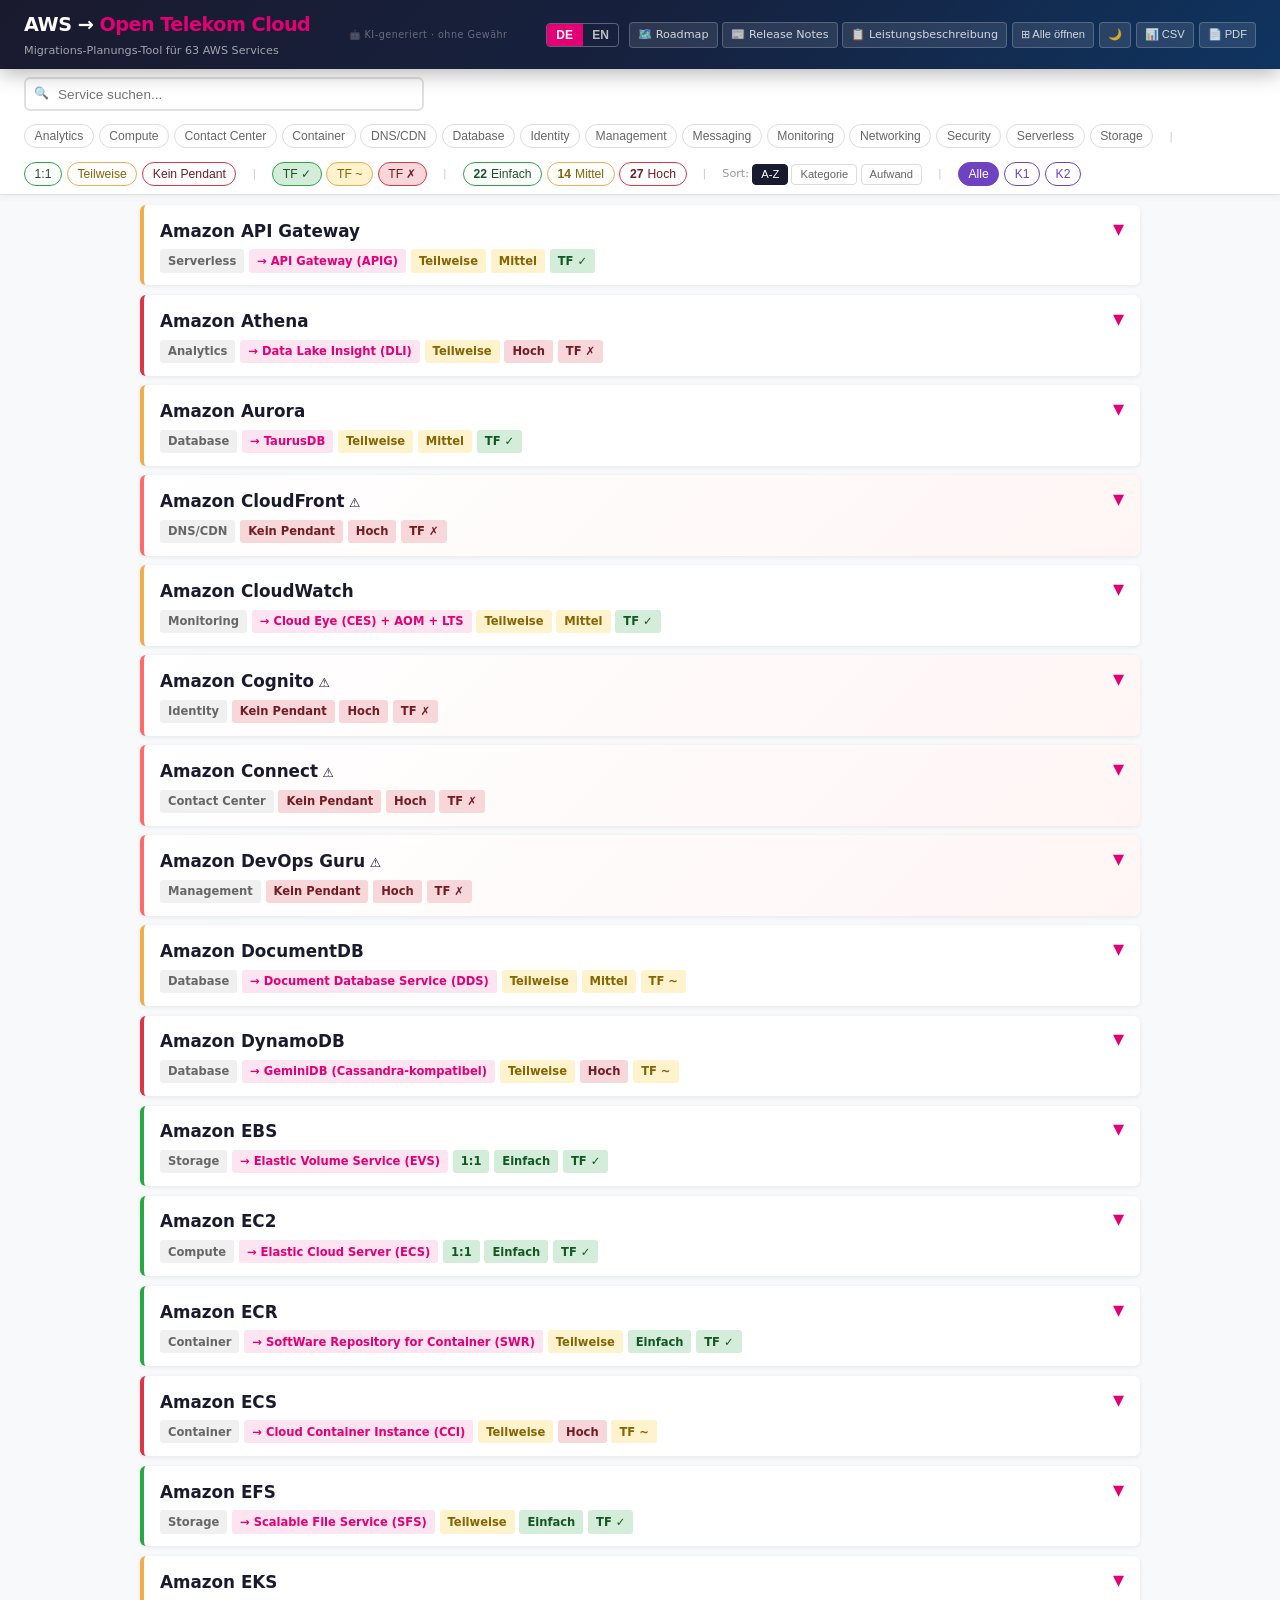
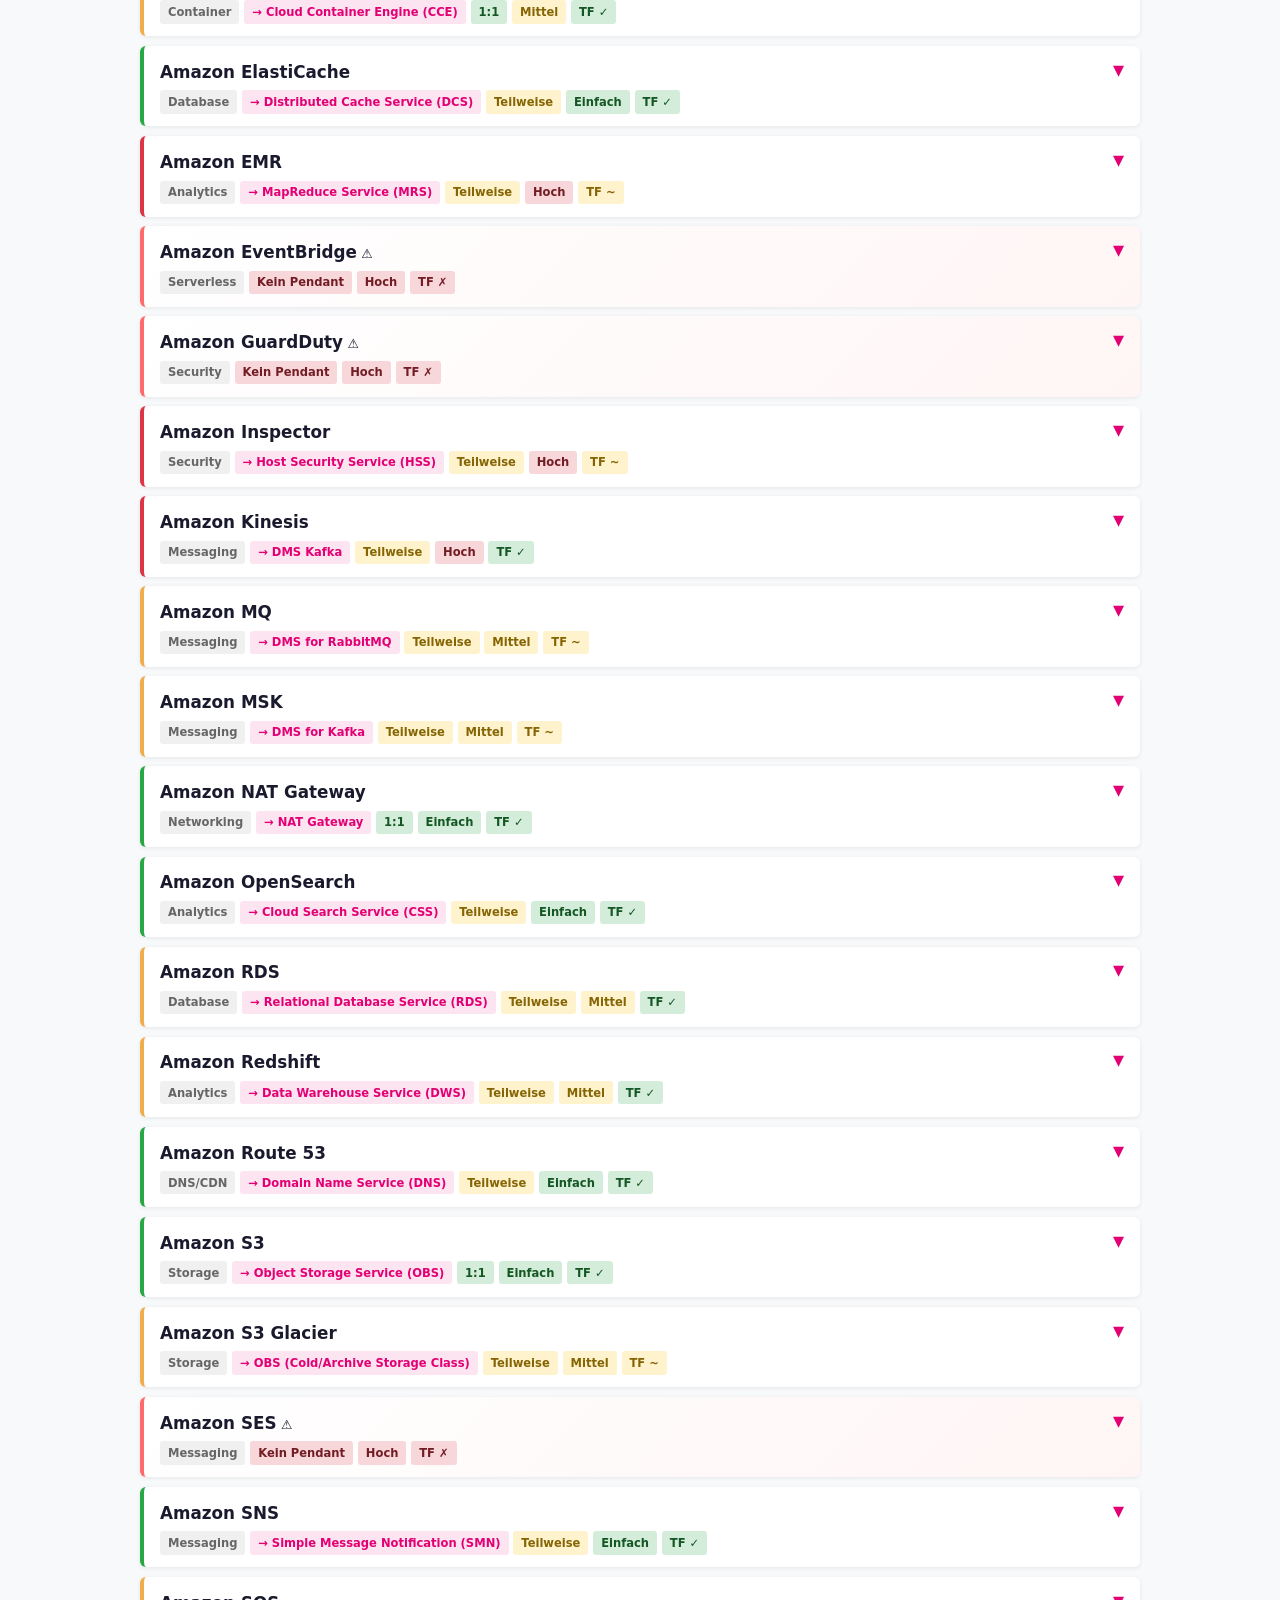
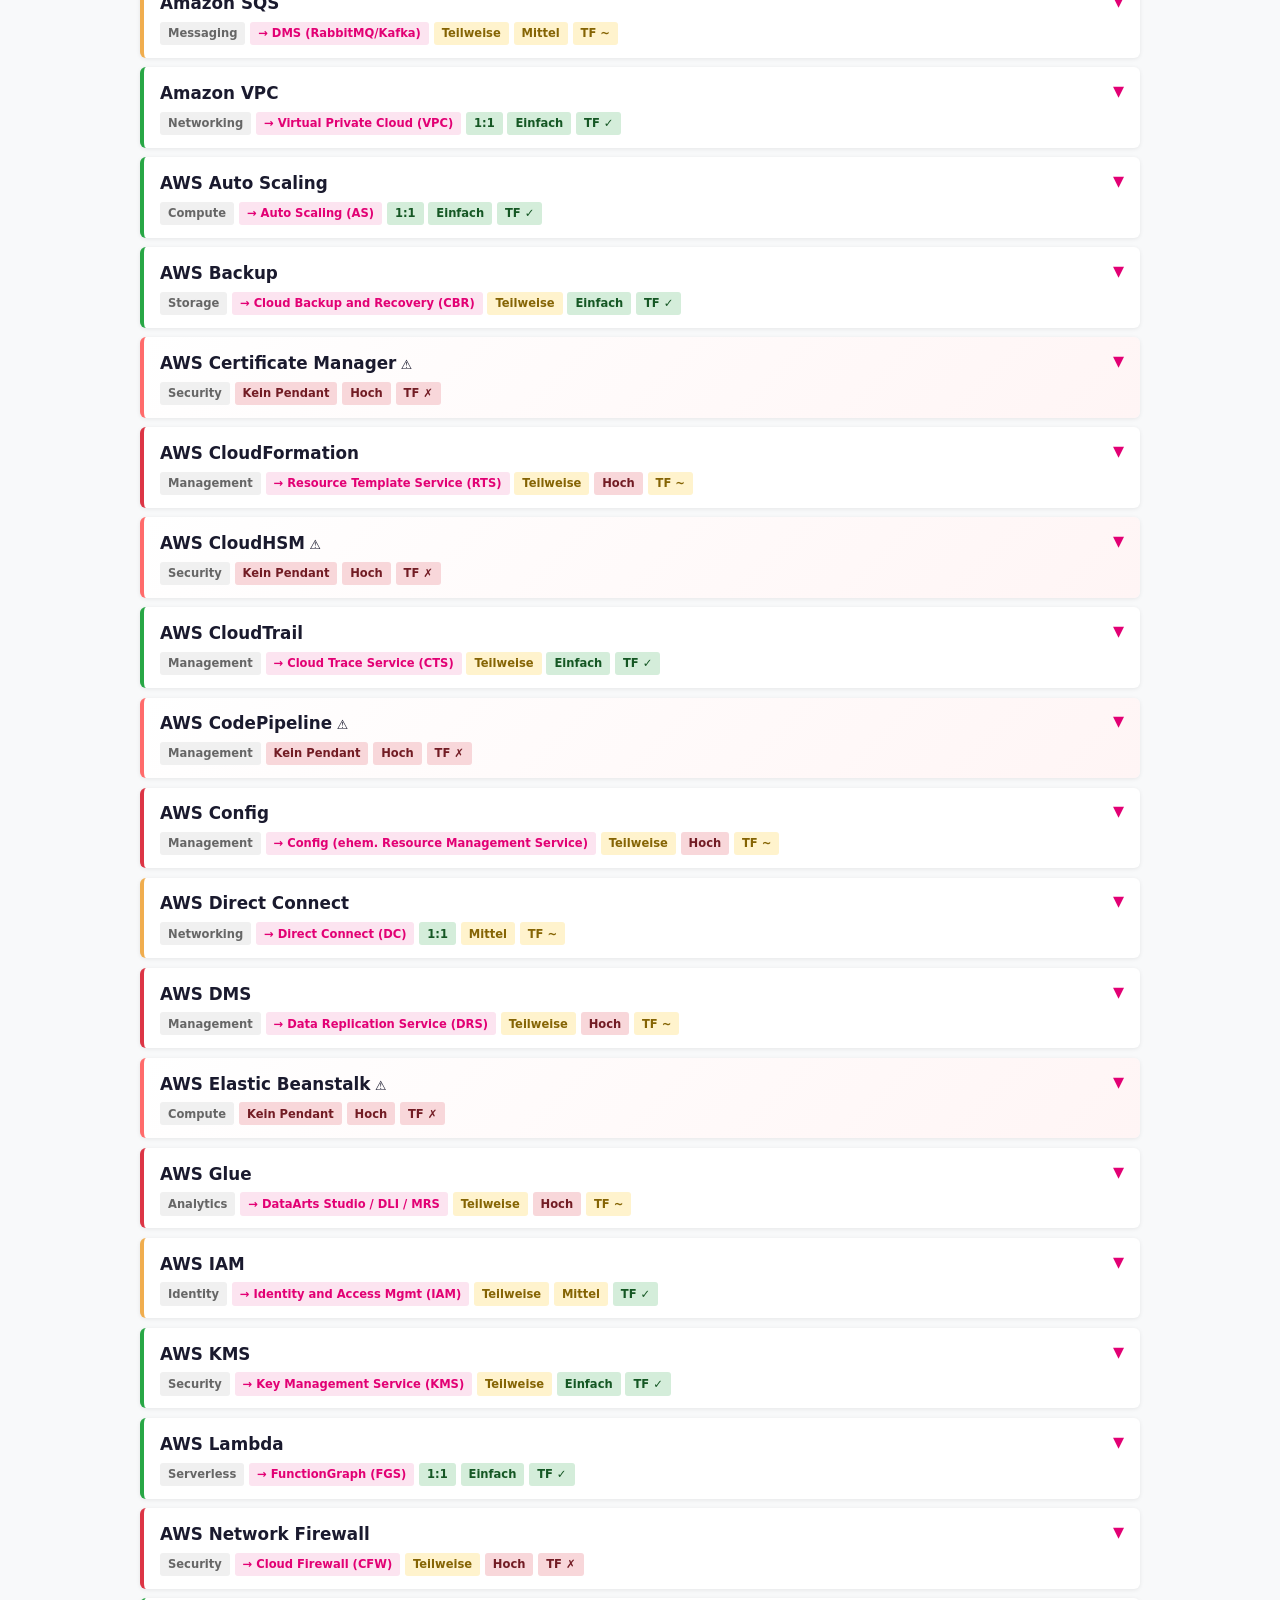
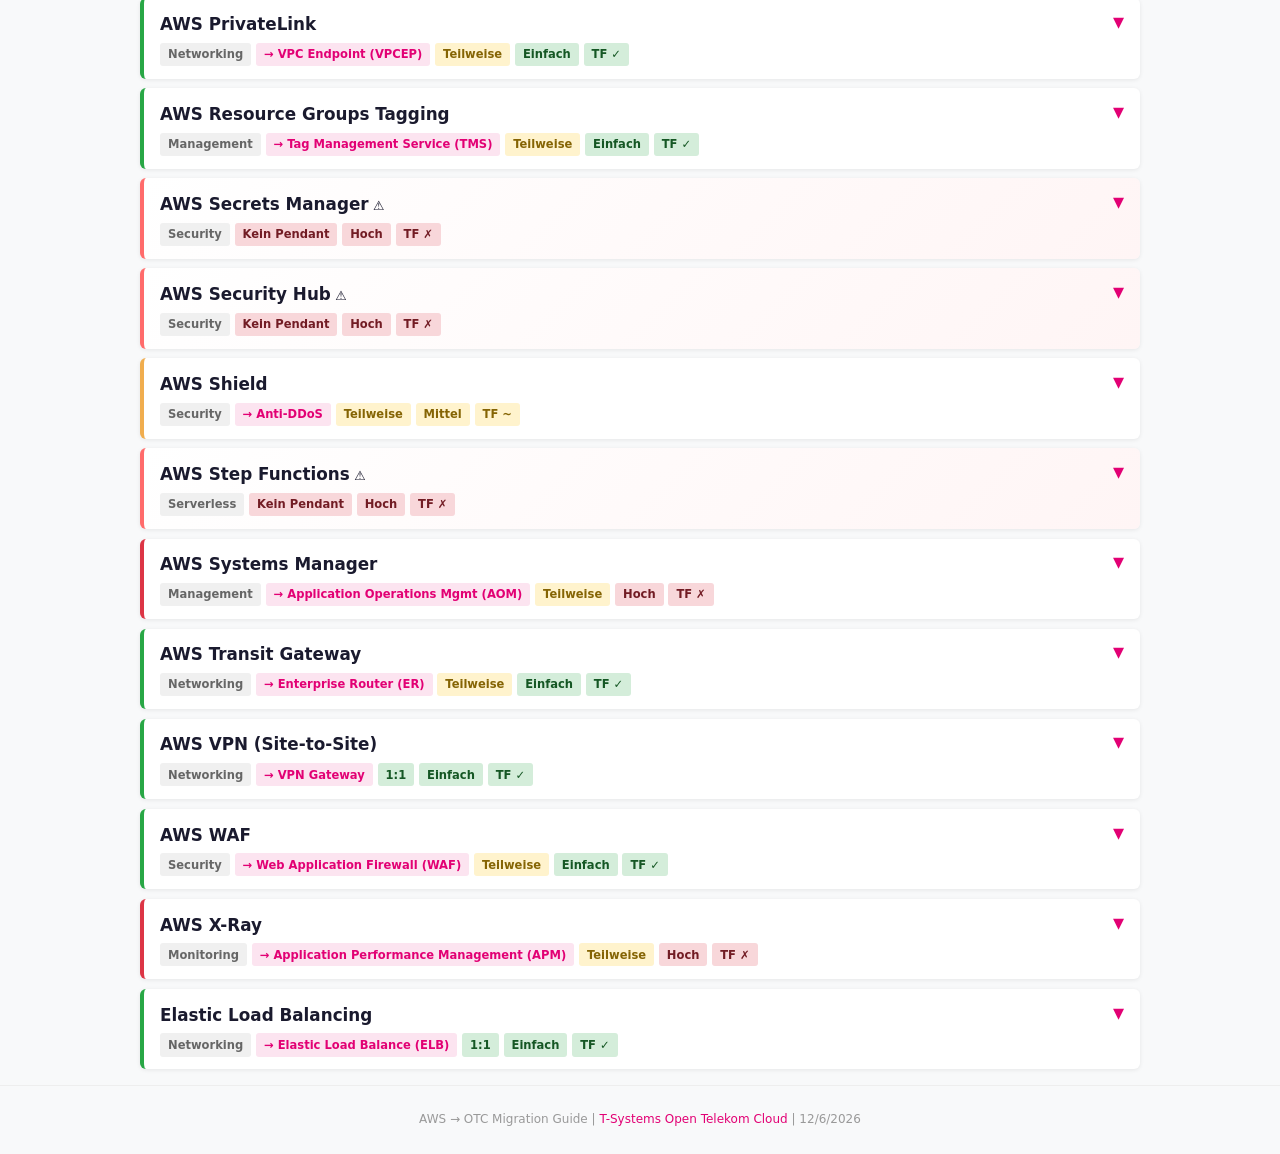
==== index.html @ 1cf53d76 "initial: otc-vs-aws migration guide + oracle managed" ====
<!DOCTYPE html>
<html lang="de">
<head>
<meta charset="UTF-8">
<meta name="viewport" content="width=device-width, initial-scale=1.0">
<title>AWS → OTC Migration Guide</title>
<link rel="stylesheet" href="css/vars.css">
<link rel="stylesheet" href="css/layout.css">
<link rel="stylesheet" href="css/filters.css">
<link rel="stylesheet" href="css/cards.css">
<link rel="stylesheet" href="css/migration.css">
<link rel="stylesheet" href="css/dark.css">
<link rel="stylesheet" href="css/mobile.css">
<link rel="stylesheet" href="css/print.css">
</head>
<body>
<div class="header"><div class="container"><div class="header-row">
<div class="header-left"><h1>AWS → <span>Open Telekom Cloud</span></h1><div class="sub" id="subtitle"></div></div>
<div class="header-center"><span class="ai-hint" id="aiHint">🤖 KI-generiert · ohne Gewähr</span></div>
<div class="header-right">
<div class="lang-toggle"><button class="lang-btn active" onclick="setLang('de')">DE</button><button class="lang-btn" onclick="setLang('en')">EN</button></div>
<div class="header-actions">
<a class="h-btn" id="linkRoadmap" href="#" target="_blank">🗺️ <span class="h-btn-label">Roadmap</span></a>
<a class="h-btn" id="linkRelease" href="#" target="_blank">📰 <span class="h-btn-label">Release Notes</span></a>
<a class="h-btn" id="linkLeistung" href="#" target="_blank">📋 <span class="h-btn-label">Leistungsbeschreibung</span></a>
<button class="h-btn" onclick="toggleAll()" id="btnToggle">⊞ <span class="h-btn-label">Alle öffnen</span></button>
<button class="h-btn" onclick="toggleDark()" id="btnDark">🌙</button>
<button class="h-btn" onclick="exportCSV()">📊 <span class="h-btn-label">CSV</span></button>
<button class="h-btn" onclick="exportPDF()">📄 <span class="h-btn-label">PDF</span></button>
</div>
</div></div></div></div>

<div class="toolbar"><div class="container"><div class="toolbar-inner">
<div class="search-wrap"><input type="text" class="search-box" id="searchBox" placeholder="Service suchen..."></div>
<div class="pill-group" id="catPills"></div>
<span class="pill-sep">|</span>
<div class="equiv-group" id="equivPills"></div>
<span class="pill-sep">|</span>
<div class="tf-group" id="tfPills"></div>
<span class="pill-sep">|</span>
<div class="effort-pills">
<button class="pill pill-eff eff-easy"><span class="eff-cnt" id="ecnt">0</span> <span id="elbl">Einfach</span></button>
<button class="pill pill-eff eff-med"><span class="eff-cnt" id="mcnt">0</span> <span id="mlbl">Mittel</span></button>
<button class="pill pill-eff eff-hard"><span class="eff-cnt" id="hcnt">0</span> <span id="hlbl">Hoch</span></button>
</div>
<span class="pill-sep">|</span>
<div class="sort-group"><span style="font-size:.7rem;color:#999" id="sortLabel">Sort:</span>
<button class="sort-btn active" data-sort="name">A-Z</button>
<button class="sort-btn" data-sort="category">Kategorie</button>
<button class="sort-btn" data-sort="effort">Aufwand</button>
</div>
<span class="pill-sep">|</span>
<div class="scope-group" id="scopePills"></div>
</div></div></div>

<div class="container">
<div class="filter-info" id="filterInfo"></div>
<div class="grid" id="grid"></div>
</div>

<div class="footer">AWS → OTC Migration Guide | <a href="https://open-telekom-cloud.com" target="_blank">T-Systems Open Telekom Cloud</a> | <span id="genDate"></span></div>

<button class="back-top" id="backTop" onclick="window.scrollTo({top:0,behavior:'smooth'})">↑</button>
<button class="filter-fab" id="filterFab" onclick="toggleSheet()">🔍 <span id="filterBadge"></span></button>
<div class="sheet-overlay" id="sheetOverlay" onclick="toggleSheet()"></div>
<div class="bottom-sheet" id="bottomSheet">
<div class="sheet-handle" onclick="toggleSheet()"><span></span></div>
<button class="sheet-close" onclick="toggleSheet()">✕</button>
<div class="sheet-body">
<div class="sheet-row"><input type="text" class="search-box sheet-search" id="sheetSearch" placeholder="Service suchen..."></div>
<div class="sheet-section"><div class="sheet-label">Scope</div><div class="sheet-pills" id="sheetScope"></div></div>
<div class="sheet-section"><div class="sheet-label" id="sheetCatLabel">Kategorie</div><div class="sheet-pills" id="sheetCats"></div></div>
<div class="sheet-section"><div class="sheet-label">Equiv</div><div class="sheet-pills" id="sheetEquiv"></div></div>
<div class="sheet-section"><div class="sheet-label">Terraform</div><div class="sheet-pills" id="sheetTf"></div></div>
<div class="sheet-section"><div class="sheet-label" id="sheetEffLabel">Aufwand</div><div class="sheet-pills" id="sheetEffort"></div></div>
<div class="sheet-section"><div class="sheet-label" id="sheetSortLabel">Sortierung</div><div class="sheet-pills" id="sheetSort"></div></div>
<div class="sheet-row"><button class="sheet-reset" id="sheetReset" onclick="resetFilters();document.getElementById('sheetSearch').value='';buildUI();buildSheet();render()">✕ Reset</button></div>
</div>
</div>

<!-- JS: order matters (state before filters before render before export before app) -->
<script src="js/i18n.js"></script>
<script src="js/state.js"></script>
<script src="js/filters.js"></script>
<script src="js/render.js"></script>
<script src="js/export.js"></script>
<script src="js/app.js"></script>
</body>
</html>
---- css/vars.css ----
/* ===================================================
   CSS Custom Properties (Design Tokens)
   =================================================== */
:root {
  /* Brand */
  --magenta: #E20074;
  --magenta-light: #ff4da6;
  --dark-bg: #1a1a2e;
  --dark-bg-alt: #16213e;
  --dark-border: #3a3a5e;

  /* Effort levels */
  --easy: #28a745;
  --easy-bg: #d4edda;
  --easy-bg-strong: #c3e6cb;
  --easy-dark: #155724;
  --easy-dark-text: #6fdc8c;
  --easy-dark-bg: #0d3318;

  --medium: #f0ad4e;
  --medium-bg: #fff3cd;
  --medium-bg-strong: #ffe8a1;
  --medium-dark: #856404;
  --medium-dark-text: #ffd666;
  --medium-dark-bg: #3d2e00;

  --hard: #dc3545;
  --hard-bg: #f8d7da;
  --hard-bg-strong: #f5c6cb;
  --hard-dark: #721c24;
  --hard-dark-text: #ff8080;
  --hard-dark-bg: #3d0d13;

  /* Scope */
  --scope: #6f42c1;
  --scope-dark-text: #b794f4;

  /* Typography */
  --font: system-ui, -apple-system, sans-serif;
  --mono: 'Courier New', monospace;

  /* Layout */
  --max-width: 1600px;
  --grid-max: 1000px;
  --radius: 6px;
  --radius-pill: 20px;

  /* Transitions (cards only) */
  --card-transition: all .2s;
  --expand-transition: max-height .35s ease;
}
---- css/layout.css ----
/* ===================================================
   Base Reset & Typography
   =================================================== */
* { margin: 0; padding: 0; box-sizing: border-box; }

body {
  font-family: var(--font);
  background: #f8f9fa;
  color: #333;
  line-height: 1.6;
  font-size: 15px;
}

/* ===================================================
   Layout: Header
   =================================================== */
.header {
  background: linear-gradient(135deg, var(--dark-bg) 0%, var(--dark-bg-alt) 50%, #0f3460 100%);
  padding: .6rem 0;
  position: sticky;
  top: 0;
  z-index: 100;
  box-shadow: 0 4px 20px rgba(0,0,0,.3);
}

.container { max-width: var(--max-width); margin: 0 auto; padding: 0 1.5rem; }

.header-row { display: flex; align-items: center; justify-content: space-between; flex-wrap: wrap; gap: .4rem; }
.header-left h1 { color: #fff; font-size: 1.2rem; font-weight: 700; letter-spacing: -.5px; }
.header-left h1 span { color: var(--magenta); }
.header-left .sub { color: rgba(255,255,255,.6); font-size: .7rem; margin-top: .1rem; }
.header-right { display: flex; align-items: center; gap: .6rem; }
.header-center { display: flex; align-items: center; justify-content: center; }
.ai-hint { font-size: .6rem; color: rgba(255,255,255,.35); letter-spacing: .5px; }

/* Language toggle */
.lang-toggle { display: flex; border-radius: 4px; overflow: hidden; border: 1px solid rgba(255,255,255,.3); }
.lang-btn { padding: .25rem .6rem; background: transparent; color: rgba(255,255,255,.7); border: none; cursor: pointer; font-weight: 600; font-size: .75rem; }
.lang-btn.active { background: var(--magenta); color: #fff; }

/* Header action buttons */
.header-actions { display: flex; gap: .3rem; }
.h-btn { padding: .2rem .5rem; background: rgba(255,255,255,.1); color: rgba(255,255,255,.8); border: 1px solid rgba(255,255,255,.2); border-radius: 4px; cursor: pointer; font-size: .7rem; font-weight: 500; text-decoration: none; display: inline-block; }

/* ===================================================
   Layout: Toolbar
   =================================================== */
.toolbar {
  background: #fff;
  padding: .5rem 0;
  border-bottom: 1px solid #e0e0e0;
  position: sticky;
  top: 0;
  z-index: 99;
  box-shadow: 0 2px 8px rgba(0,0,0,.05);
}

.toolbar-inner { display: flex; align-items: center; gap: .8rem; flex-wrap: wrap; }

/* Search */
.search-wrap { position: relative; flex: 1; min-width: 200px; max-width: 400px; }
.search-box { width: 100%; padding: .45rem .8rem .45rem 2rem; border: 2px solid #e0e0e0; border-radius: var(--radius); font-size: .85rem; background: #fff; }
.search-box:focus { outline: none; border-color: var(--magenta); }
.search-wrap::before { content: "🔍"; position: absolute; left: .6rem; top: 50%; transform: translateY(-50%); font-size: .75rem; }

/* Sort */
.sort-group { display: flex; gap: .2rem; align-items: center; }
.sort-btn { padding: .2rem .5rem; border: 1.5px solid #ddd; background: #fff; border-radius: 4px; cursor: pointer; font-size: .7rem; color: #666; }
.sort-btn.active { background: var(--dark-bg); color: #fff; border-color: var(--dark-bg); }

/* Footer */
.footer { text-align: center; padding: 1.5rem; color: #999; font-size: .75rem; border-top: 1px solid #eee; margin-top: 1rem; }
.footer a { color: var(--magenta); text-decoration: none; }

/* Filter info */
.filter-info { text-align: center; font-size: .78rem; color: #999; padding: .3rem 0; }
.filter-info b { color: var(--magenta); }

/* Grid */
.grid {
  display: grid;
  grid-template-columns: 1fr;
  gap: .6rem;
  margin-bottom: 1rem;
  max-width: var(--grid-max);
  margin-left: auto;
  margin-right: auto;
}

/* Category headers (sort by category) */
.cat-header { font-size: .85rem; font-weight: 700; color: var(--dark-bg); padding: .6rem .8rem .3rem; margin-top: .4rem; border-bottom: 2px solid var(--magenta); display: flex; align-items: center; gap: .4rem; }
.cat-header .cat-count { font-size: .7rem; color: #999; font-weight: 400; }

/* Back to top */
.back-top { position: fixed; bottom: 1.5rem; right: 1.5rem; width: 40px; height: 40px; border-radius: 50%; background: var(--magenta); color: #fff; border: none; cursor: pointer; font-size: 1.2rem; box-shadow: 0 2px 10px rgba(0,0,0,.2); opacity: 0; pointer-events: none; z-index: 200; display: flex; align-items: center; justify-content: center; }
.back-top.show { opacity: 1; pointer-events: auto; }

/* Stat pills bar */
.stats-bar { display: flex; gap: .6rem; margin: .8rem 0; align-items: stretch; }
.stat-pill { flex: 1; background: #fff; padding: .6rem .8rem; border-radius: 8px; display: flex; align-items: center; gap: .6rem; box-shadow: 0 1px 4px rgba(0,0,0,.06); border-left: 4px solid #ddd; min-width: 0; cursor: pointer; }
.stat-pill.active { outline: 2px solid currentColor; outline-offset: 1px; }
.stat-pill.s-easy { border-left-color: var(--easy); }
.stat-pill.s-med { border-left-color: var(--medium); }
.stat-pill.s-hard { border-left-color: var(--hard); }
.stat-pill.s-total { border-left-color: var(--magenta); }
.stat-num { font-size: 1.6rem; font-weight: 800; line-height: 1; }
.stat-pill.s-easy .stat-num { color: var(--easy); }
.stat-pill.s-med .stat-num { color: var(--medium); }
.stat-pill.s-hard .stat-num { color: var(--hard); }
.stat-pill.s-total .stat-num { color: var(--magenta); }
.stat-lbl { font-size: .7rem; color: #999; text-transform: uppercase; letter-spacing: .5px; }
.progress-wrap { flex: 1; min-width: 0; }
.progress-bar { height: 6px; background: #eee; border-radius: 3px; overflow: hidden; display: flex; }
.progress-bar .seg { height: 100%; }
.seg-easy { background: var(--easy); }
.seg-med { background: var(--medium); }
.seg-hard { background: var(--hard); }

/* Toast */
.share-toast { position: fixed; bottom: 2rem; left: 50%; transform: translateX(-50%); background: var(--dark-bg); color: #fff; padding: .5rem 1.2rem; border-radius: var(--radius); font-size: .85rem; z-index: 300; box-shadow: 0 4px 16px rgba(0,0,0,.3); animation: toastIn .3s ease; }
@keyframes toastIn { from { opacity: 0; transform: translateX(-50%) translateY(10px); } to { opacity: 1; transform: translateX(-50%) translateY(0); } }

@media (max-width: 1000px) { .stats-bar { flex-wrap: wrap; } .stat-pill { min-width: 120px; } }
---- css/filters.css ----
/* ===================================================
   Filter Pills
   =================================================== */
.pill-group { display: flex; flex-wrap: nowrap; gap: .3rem; overflow-x: auto; -webkit-overflow-scrolling: touch; scrollbar-width: none; padding-bottom: 2px; }
.pill-group::-webkit-scrollbar { display: none; }

.pill {
  padding: .25rem .6rem;
  border: 1.5px solid #ddd;
  background: #fff;
  border-radius: var(--radius-pill);
  cursor: pointer;
  font-size: .76rem;
  font-weight: 500;
  color: #666;
  white-space: nowrap;
  flex-shrink: 0;
  -webkit-tap-highlight-color: transparent;
}
.pill:focus { outline: none; }
.pill.active { background: var(--magenta); color: #fff; border-color: var(--magenta); }
.pill-reset { background: #fee; color: var(--hard); border-color: #fcc; font-weight: 600; }
.pill-sep { color: #ccc; font-size: .7rem; display: flex; align-items: center; margin: 0 .2rem; }

/* Scope pills */
.scope-group { display: flex; gap: .3rem; flex-shrink: 0; }
.pill-scope { border-color: var(--scope); color: var(--scope); }
.pill-scope.active { background: var(--scope); color: #fff; border-color: var(--scope); }

/* Equiv pills */
.equiv-group { display: flex; gap: .3rem; flex-shrink: 0; }
.pill-eq.eq-full { border-color: var(--easy); color: var(--easy-dark); }
.pill-eq.eq-full.active { background: var(--easy-bg-strong); color: #0b4f1c; border-color: var(--easy); font-weight: 700; }
.pill-eq.eq-partial { border-color: var(--medium); color: var(--medium-dark); }
.pill-eq.eq-partial.active { background: var(--medium-bg-strong); color: #6d5200; border-color: var(--medium); font-weight: 700; }
.pill-eq.eq-none { border-color: var(--hard); color: var(--hard-dark); }
.pill-eq.eq-none.active { background: var(--hard-bg-strong); color: #5a1520; border-color: var(--hard); font-weight: 700; }

/* TF pills */
.tf-group { display: flex; gap: .3rem; flex-shrink: 0; }
.pill-tf.tag-full { border-color: var(--easy); color: var(--easy-dark); }
.pill-tf.tag-full.active { background: var(--easy-bg-strong); color: #0b4f1c; border-color: var(--easy); font-weight: 700; }
.pill-tf.tag-partial { border-color: var(--medium); color: var(--medium-dark); }
.pill-tf.tag-partial.active { background: var(--medium-bg-strong); color: #6d5200; border-color: var(--medium); font-weight: 700; }
.pill-tf.tag-none { border-color: var(--hard); color: var(--hard-dark); }
.pill-tf.tag-none.active { background: var(--hard-bg-strong); color: #5a1520; border-color: var(--hard); font-weight: 700; }

/* Effort pills */
.effort-pills { display: flex; gap: .3rem; flex-shrink: 0; }
.pill-eff { display: flex; align-items: center; gap: .25rem; }
.pill-eff .eff-cnt { font-weight: 700; }
.pill-eff.eff-easy { border-color: var(--easy); color: var(--easy-dark); }
.pill-eff.eff-easy.active { background: var(--easy-bg-strong); color: #0b4f1c; border-color: var(--easy); font-weight: 700; }
.pill-eff.eff-med { border-color: var(--medium); color: var(--medium-dark); }
.pill-eff.eff-med.active { background: var(--medium-bg-strong); color: #6d5200; border-color: var(--medium); font-weight: 700; }
.pill-eff.eff-hard { border-color: var(--hard); color: var(--hard-dark); }
.pill-eff.eff-hard.active { background: var(--hard-bg-strong); color: #5a1520; border-color: var(--hard); font-weight: 700; }
---- css/cards.css ----
/* ===================================================
   Service Cards
   =================================================== */
.card {
  background: #fff;
  border-radius: var(--radius);
  box-shadow: 0 1px 4px rgba(0,0,0,.08);
  overflow: hidden;
  transition: var(--card-transition);
  border-left: 4px solid #ddd;
}
.card.easy { border-left-color: var(--easy); }
.card.medium { border-left-color: var(--medium); }
.card.hard { border-left-color: var(--hard); }

/* No-equivalent special styling */
.card.no-equiv { border-left-color: #ff6b6b; background: linear-gradient(135deg, #fff 0%, #fff5f5 100%); }
.card.no-equiv .card-name::after { content: " ⚠️"; font-size: .8rem; }

/* Card header */
.card-head { padding: .8rem 1rem; cursor: pointer; display: grid; grid-template-columns: 1fr auto; align-items: start; gap: .5rem; min-width: 0; }
.card-title { display: flex; align-items: center; gap: .5rem; flex-wrap: wrap; }
.card-name { font-size: 1.05rem; font-weight: 700; color: var(--dark-bg); }
.card-arrow { color: var(--magenta); font-weight: 600; font-size: .9rem; transition: transform .2s; display: flex; align-items: center; gap: .3rem; }
.card.expanded .card-arrow { transform: rotate(180deg); }

/* Card meta tags */
.card-meta { display: flex; gap: .3rem; flex-wrap: wrap; margin-top: .3rem; align-items: center; }
.tag { padding: .15rem .5rem; border-radius: 3px; font-size: .72rem; font-weight: 600; white-space: nowrap; }
.tag-cat { background: #f0f0f0; color: #666; }
.tag-otc { background: #fce4f0; color: var(--magenta); }
.tag-easy { background: var(--easy-bg); color: var(--easy-dark); }
.tag-med { background: var(--medium-bg); color: var(--medium-dark); }
.tag-hard { background: var(--hard-bg); color: var(--hard-dark); }
.tag-full { background: var(--easy-bg); color: var(--easy-dark); }
.tag-partial { background: var(--medium-bg); color: var(--medium-dark); }
.tag-none { background: var(--hard-bg); color: var(--hard-dark); }
.tag-no-equiv { background: #ffe0e0; color: #c0392b; border: 1px dashed #e74c3c; font-weight: 700; }
.tag-eq-full { background: var(--easy-bg); color: var(--easy-dark); font-weight: 600; }
.tag-eq-partial { background: var(--medium-bg); color: var(--medium-dark); font-weight: 600; }
.tag-eq-none { background: var(--hard-bg); color: var(--hard-dark); font-weight: 600; }

/* Card body (expandable) */
.card-body { max-height: 0; overflow: hidden; transition: var(--expand-transition); }
.card.expanded .card-body { max-height: 3000px; }

.card-inner { padding: .8rem 1rem 1rem; border-top: 1px solid #f0f0f0; display: grid; gap: .8rem; min-width: 0; overflow-wrap: break-word; word-break: break-word; position: relative; }
.row { display: grid; grid-template-columns: auto 1fr; gap: .3rem .8rem; align-items: start; font-size: .88rem; overflow-wrap: break-word; word-break: break-word; min-width: 0; }
.row-label { font-weight: 600; color: var(--magenta); white-space: nowrap; font-size: .8rem; }
.row-val { color: #444; min-width: 0; overflow-wrap: break-word; }

/* Equiv/TF notes */
.eq-note-text { font-size: .82rem; color: var(--medium-dark); font-style: italic; }
.tf-note-text { font-size: .82rem; color: var(--medium-dark); font-style: italic; }

/* Terraform row */
.tf-row { display: flex; gap: .4rem; flex-wrap: wrap; align-items: center; }
.tf-code { background: #2d2d2d; color: #f8f8f2; padding: .2rem .6rem; border-radius: 3px; font-family: var(--mono); font-size: .78rem; word-break: break-all; min-width: 0; }

/* Links */
.links-row { display: flex; gap: .3rem; flex-wrap: wrap; }
.link-chip { padding: .2rem .5rem; border-radius: 3px; font-size: .72rem; font-weight: 600; text-decoration: none; display: inline-flex; align-items: center; gap: .2rem; }
.link-chip.l-aws { background: #fff5e6; color: #c77600; border: 1px solid #ffd699; }
.link-chip.l-otc { background: #fce4f0; color: #c0005e; border: 1px solid #f0b3d1; }
.link-chip.l-tf { background: #ede8fd; color: #5C4EE5; border: 1px solid #c7bff5; }

/* Share button */
.svc-link { background: none; border: 1px solid rgba(0,0,0,.1); border-radius: 4px; cursor: pointer; font-size: .85rem; padding: .2rem .4rem; opacity: 0; pointer-events: none; position: absolute; bottom: .5rem; right: .5rem; }
.card.expanded .svc-link { opacity: .6; pointer-events: auto; }
---- css/migration.css ----
/* ===================================================
   Migration Details Box
   =================================================== */
.mig-box { padding: 0; }
.mig-box ol { margin: 0; padding: 0 0 0 1.4rem; list-style: decimal; }
.mig-box ol li { padding: .45rem .6rem; margin: .3rem 0; background: #e8f4f8; border-radius: 4px; line-height: 1.6; }
.mig-box ol li:nth-child(even) { background: #edf6fa; }

/* Details toggle button */
.mig-toggle {
  background: linear-gradient(135deg, #fce4f0, #fff);
  border: 1.5px solid var(--magenta);
  border-radius: var(--radius-pill);
  padding: .35rem .9rem;
  cursor: pointer;
  font-size: .78rem;
  color: var(--magenta);
  font-weight: 600;
  display: inline-flex;
  align-items: center;
  gap: .4rem;
  letter-spacing: .2px;
  margin-bottom: .5rem;
}

/* Expandable migration content */
.mig-content { max-height: 0; overflow: hidden; transition: var(--expand-transition); }
.mig-content.open { max-height: 5000px; }

/* Structured migration box */
.mig-wrap {
  background: linear-gradient(135deg, #fdf8f0 0%, #f5eee4 100%);
  border: 1px solid #e0d4c4;
  border-left: 4px solid var(--magenta);
  border-radius: 8px;
  padding: .8rem 1rem;
  font-size: .85rem;
  line-height: 1.7;
  box-shadow: 0 2px 8px rgba(0,0,0,.04);
}

.mig-section { margin-bottom: .6rem; padding-bottom: .5rem; border-bottom: 1px solid rgba(0,0,0,.05); }
.mig-section:last-child { margin-bottom: 0; padding-bottom: 0; border-bottom: none; }
.mig-title { font-weight: 700; color: var(--magenta); font-size: .84rem; margin-bottom: .2rem; letter-spacing: .2px; }
.mig-text { color: #555; line-height: 1.7; }
.mig-ul { margin: .15rem 0 0; padding: 0 0 0 1.2rem; color: #555; }
.mig-ul li { margin: .1rem 0; }
.mig-h { font-weight: 700; color: var(--magenta); white-space: nowrap; }

/* Warning & info boxes (legacy) */
.mig-warn { background: #fff3cd; border-left: 3px solid var(--medium); padding: .55rem .8rem; border-radius: 4px; margin: .5rem 0; font-size: .85rem; color: var(--medium-dark); line-height: 1.6; }
.mig-info { background: #e8f4f8; border-left: 3px solid #0066cc; padding: .55rem .8rem; border-radius: 4px; margin: .5rem 0; font-size: .85rem; color: #444; line-height: 1.6; }
.mig-info b, .mig-warn b { font-weight: 700; }

/* Inline code */
.mig-box code, .mig-warn code, .mig-info code { background: #2d2d2d; color: #f8f8f2; padding: .1rem .35rem; border-radius: 3px; font-family: var(--mono); font-size: .72rem; white-space: nowrap; }
---- css/dark.css ----
/* ===================================================
   Dark Theme
   =================================================== */
body.dark { background: var(--dark-bg); color: #e0e0e0; }

/* Toolbar */
body.dark .toolbar { background: var(--dark-bg-alt); border-bottom-color: #2a2a4e; }
body.dark .search-box { background: var(--dark-bg); border-color: var(--dark-border); color: #e0e0e0; }
body.dark .search-box::placeholder { color: #666; }

/* Pills */
body.dark .pill { background: var(--dark-bg); border-color: var(--dark-border); color: #aaa; }
body.dark .pill:focus { outline: none; }
body.dark .pill.active { background: rgba(226,0,116,.2); color: var(--magenta-light); border-color: var(--magenta-light); font-weight: 600; }
body.dark .pill-reset { background: var(--hard-dark-bg); color: #f08090; border-color: #5a1a22; }
body.dark .pill-sep { color: var(--dark-border); }

/* Equiv pills dark */
body.dark .pill-eq.eq-full { border-color: var(--easy); color: var(--easy-dark-text); }
body.dark .pill-eq.eq-full.active { background: rgba(40,167,69,.3); color: var(--easy-dark-text); border-color: var(--easy-dark-text); font-weight: 700; }
body.dark .pill-eq.eq-partial { border-color: var(--medium); color: var(--medium-dark-text); }
body.dark .pill-eq.eq-partial.active { background: rgba(240,173,78,.3); color: var(--medium-dark-text); border-color: var(--medium-dark-text); font-weight: 700; }
body.dark .pill-eq.eq-none { border-color: var(--hard); color: var(--hard-dark-text); }
body.dark .pill-eq.eq-none.active { background: rgba(220,53,69,.3); color: var(--hard-dark-text); border-color: var(--hard-dark-text); font-weight: 700; }

/* TF pills dark */
body.dark .pill-tf.tag-full { border-color: var(--easy); color: var(--easy-dark-text); }
body.dark .pill-tf.tag-full.active { background: rgba(40,167,69,.3); color: var(--easy-dark-text); border-color: var(--easy-dark-text); font-weight: 700; }
body.dark .pill-tf.tag-partial { border-color: var(--medium); color: var(--medium-dark-text); }
body.dark .pill-tf.tag-partial.active { background: rgba(240,173,78,.3); color: var(--medium-dark-text); border-color: var(--medium-dark-text); font-weight: 700; }
body.dark .pill-tf.tag-none { border-color: var(--hard); color: var(--hard-dark-text); }
body.dark .pill-tf.tag-none.active { background: rgba(220,53,69,.3); color: var(--hard-dark-text); border-color: var(--hard-dark-text); font-weight: 700; }

/* Scope pills dark */
body.dark .pill-scope { border-color: var(--scope); color: var(--scope-dark-text); }
body.dark .pill-scope.active { background: rgba(111,66,193,.35); color: #d4b5ff; border-color: var(--scope-dark-text); font-weight: 700; }

/* Effort pills dark */
body.dark .pill-eff.eff-easy { border-color: var(--easy); color: var(--easy-dark-text); }
body.dark .pill-eff.eff-easy.active { background: rgba(40,167,69,.3); color: var(--easy-dark-text); border-color: var(--easy-dark-text); font-weight: 700; }
body.dark .pill-eff.eff-med { border-color: var(--medium); color: var(--medium-dark-text); }
body.dark .pill-eff.eff-med.active { background: rgba(240,173,78,.3); color: var(--medium-dark-text); border-color: var(--medium-dark-text); font-weight: 700; }
body.dark .pill-eff.eff-hard { border-color: var(--hard); color: var(--hard-dark-text); }
body.dark .pill-eff.eff-hard.active { background: rgba(220,53,69,.3); color: var(--hard-dark-text); border-color: var(--hard-dark-text); font-weight: 700; }

/* Sort dark */
body.dark .sort-btn { background: var(--dark-bg); border-color: var(--dark-border); color: #aaa; }
body.dark .sort-btn.active { background: rgba(226,0,116,.15); color: var(--magenta-light); border-color: var(--magenta-light); font-weight: 600; }

/* Stat pills dark */
body.dark .stat-pill { background: var(--dark-bg-alt); box-shadow: 0 1px 4px rgba(0,0,0,.3); }
body.dark .stat-pill.s-easy { border-left-color: var(--easy); }
body.dark .stat-pill.s-med { border-left-color: var(--medium); }
body.dark .stat-pill.s-hard { border-left-color: var(--hard); }
body.dark .stat-pill.s-total { border-left-color: var(--magenta); }
body.dark .stat-lbl { color: #777; }
body.dark .progress-bar { background: #2a2a4e; }

/* Cards dark */
body.dark .card { background: var(--dark-bg-alt); box-shadow: 0 1px 4px rgba(0,0,0,.2); }
body.dark .card-name { color: #e0e0e0; }
body.dark .card-inner { border-top-color: #2a2a4e; }
body.dark .row-label { color: var(--magenta-light); }
body.dark .row-val { color: #bbb; }
body.dark .card.no-equiv { background: linear-gradient(135deg, var(--dark-bg-alt) 0%, #2a1520 100%); }
body.dark .eq-note-text { color: var(--medium-dark-text); }
body.dark .tf-note-text { color: var(--medium-dark-text); }
body.dark .tf-code { background: #111; color: #f8f8f2; }

/* Tags dark */
body.dark .tag-cat { background: #2a2a4e; color: #aaa; }
body.dark .tag-otc { background: #3d0030; color: var(--magenta-light); }
body.dark .tag-no-equiv { background: var(--hard-dark-bg); color: var(--hard-dark-text); border-color: #5a1a22; }
body.dark .tag-eq-full { background: var(--easy-dark-bg); color: var(--easy-dark-text); }
body.dark .tag-eq-partial { background: var(--medium-dark-bg); color: var(--medium-dark-text); }
body.dark .tag-eq-none { background: var(--hard-dark-bg); color: var(--hard-dark-text); }
body.dark .tag-easy { background: var(--easy-dark-bg); color: #6fcf7f; }
body.dark .tag-med { background: var(--medium-dark-bg); color: #f0c86e; }
body.dark .tag-hard { background: var(--hard-dark-bg); color: #f08090; }
body.dark .tag-full { background: var(--easy-dark-bg); color: #6fcf7f; }
body.dark .tag-partial { background: var(--medium-dark-bg); color: #f0c86e; }
body.dark .tag-none { background: var(--hard-dark-bg); color: #f08090; }

/* Links dark */
body.dark .link-chip.l-aws { background: var(--medium-dark-bg); color: #FF9900; border-color: #664d00; }
body.dark .link-chip.l-otc { background: #3d0030; color: var(--magenta-light); border-color: #660050; }
body.dark .link-chip.l-tf { background: #2a2050; color: #9b8cff; border-color: #4a3a80; }

/* Migration dark */
body.dark .mig-box { background: transparent; }
body.dark .mig-box ol li { background: #1a2a3e; color: #ccc; }
body.dark .mig-box ol li:nth-child(even) { background: #1e2e42; }
body.dark .mig-warn { background: var(--medium-dark-bg); border-left-color: var(--medium); color: var(--medium); }
body.dark .mig-info { background: #1a2a3e; border-left-color: #4488cc; color: #bbb; }
body.dark .mig-info b { color: #e0e0e0; }
body.dark .mig-box code, body.dark .mig-warn code, body.dark .mig-info code { background: #111; }
body.dark .mig-wrap { background: linear-gradient(135deg, #1c2638 0%, #1a2235 100%); border-color: #2a3548; border-left-color: var(--magenta-light); box-shadow: 0 2px 8px rgba(0,0,0,.2); }
body.dark .mig-title { color: var(--magenta-light); }
body.dark .mig-text { color: #bbb; }
body.dark .mig-ul { color: #bbb; }
body.dark .mig-section { border-bottom-color: rgba(255,255,255,.06); }
body.dark .mig-h { color: var(--magenta-light); }
body.dark .mig-toggle { background: linear-gradient(135deg, rgba(226,0,116,.15), rgba(226,0,116,.05)); border-color: var(--magenta-light); color: var(--magenta-light); }

/* Share/toast dark */
body.dark .svc-link { border-color: rgba(255,255,255,.15); }
body.dark .share-toast { background: var(--magenta); }

/* Footer dark */
body.dark .footer { border-top-color: #2a2a4e; color: #666; }
body.dark .footer a { color: var(--magenta-light); }
body.dark .filter-info { color: #888; }
body.dark .filter-info b { color: var(--magenta-light); }
body.dark .cat-header { color: #e0e0e0; border-bottom-color: var(--magenta); }
body.dark .cat-header .cat-count { color: #666; }
body.dark .back-top { background: var(--magenta); box-shadow: 0 2px 10px rgba(0,0,0,.4); }
body.dark .h-btn { background: rgba(255,255,255,.08); border-color: rgba(255,255,255,.15); }
---- css/mobile.css ----
/* ===================================================
   Mobile: Bottom Sheet, FAB, Responsive
   =================================================== */

/* Hide toolbar, show FAB on mobile */
@media (max-width: 600px) {
  .header { position: relative; padding: .4rem 0; }
  .header-left h1 { font-size: 1rem; }
  .header-left .sub { display: none; }
  .header-center { display: none; }
  .header-row { flex-wrap: nowrap; flex-direction: column; align-items: stretch; }
  .header-right { flex-wrap: wrap; justify-content: space-between; }
  .h-btn-label { display: none; }
  .h-btn { padding: .2rem .4rem; font-size: .85rem; }
  .header-actions { gap: .2rem; }
  .lang-toggle { margin-left: auto; }
  .toolbar { display: none; }
  .container { padding: 0 .8rem; }
  .card-head { padding: .6rem .8rem; }
  .card-name { font-size: .95rem; }
  .tag { font-size: .68rem; padding: .1rem .4rem; }
  .card-inner { padding: .6rem .8rem .8rem; }
  .row { font-size: .82rem; }

  /* Show FAB and sheet */
  .filter-fab { display: flex !important; }
  .sheet-overlay { display: block !important; pointer-events: none; opacity: 0; }
  .sheet-overlay.open { pointer-events: auto; opacity: 1; }
  .bottom-sheet { display: block !important; }
}

/* FAB button */
.filter-fab {
  display: none;
  position: fixed;
  bottom: 1.5rem;
  left: 1.5rem;
  height: 44px;
  padding: 0 1rem;
  border-radius: 22px;
  background: var(--magenta);
  color: #fff;
  border: none;
  cursor: pointer;
  font-size: .9rem;
  box-shadow: 0 4px 16px rgba(226,0,116,.4);
  z-index: 200;
  align-items: center;
  gap: .3rem;
  font-weight: 600;
}
.filter-fab #filterBadge { background: rgba(255,255,255,.3); border-radius: 10px; padding: 0 .4rem; font-size: .75rem; min-width: 0; }
.filter-fab #filterBadge:empty { display: none; }

/* Sheet overlay */
.sheet-overlay {
  display: none;
  position: fixed;
  inset: 0;
  background: rgba(0,0,0,.4);
  z-index: 250;
  opacity: 0;
}
.sheet-overlay.open { opacity: 1; }

/* Bottom sheet */
.bottom-sheet {
  display: none;
  position: fixed;
  bottom: 0;
  left: 0;
  right: 0;
  background: #fff;
  border-radius: 16px 16px 0 0;
  z-index: 300;
  transform: translateY(100%);
  max-height: 75vh;
  overflow-y: auto;
  box-shadow: 0 -4px 24px rgba(0,0,0,.15);
}
.bottom-sheet.open { transform: translateY(0); }

/* Sheet handle */
.sheet-handle { text-align: center; padding: 1rem 0 .4rem; cursor: pointer; touch-action: none; }
.sheet-handle span { display: inline-block; width: 40px; height: 5px; background: #bbb; border-radius: 3px; }

/* Sheet close button */
.sheet-close { position: absolute; top: .6rem; right: .8rem; background: none; border: none; font-size: 1.2rem; cursor: pointer; color: #999; padding: .2rem .4rem; }

/* Sheet body */
.sheet-body { padding: 0 1rem 1.5rem; }
.sheet-row { margin-bottom: .6rem; }
.sheet-search { width: 100%; padding: .6rem .8rem; border: 2px solid #e0e0e0; border-radius: 8px; font-size: .95rem; background: #f8f9fa; }
.sheet-search:focus { outline: none; border-color: var(--magenta); }
.sheet-section { margin-bottom: .8rem; }
.sheet-label { font-size: .7rem; font-weight: 600; color: #999; text-transform: uppercase; letter-spacing: .5px; margin-bottom: .3rem; }
.sheet-pills { display: flex; flex-wrap: wrap; gap: .4rem; }
.sheet-pills .pill { min-height: 36px; padding: .4rem .8rem; font-size: .82rem; display: inline-flex; align-items: center; }
.sheet-pills .sort-btn { min-height: 36px; padding: .4rem .8rem; font-size: .82rem; }
.sheet-reset { width: 100%; padding: .6rem; background: #fee; color: var(--hard); border: 1.5px solid #fcc; border-radius: 8px; font-weight: 600; font-size: .9rem; cursor: pointer; }

/* Sheet dark mode */
body.dark .bottom-sheet { background: var(--dark-bg-alt); }
body.dark .sheet-handle span { background: var(--dark-border); }
body.dark .sheet-close { color: #666; }
body.dark .sheet-search { background: var(--dark-bg); border-color: var(--dark-border); color: #e0e0e0; }
body.dark .sheet-reset { background: var(--hard-dark-bg); color: #f08090; border-color: #5a1a22; }
---- css/print.css ----
/* ===================================================
   Print Styles
   =================================================== */
@media print {
  .header, .toolbar, .back-top, .footer,
  .filter-fab, .sheet-overlay, .bottom-sheet { display: none !important; }

  body, body.dark { background: #fff !important; color: #333 !important; }
  .container { max-width: 100%; padding: 0 .5rem; }

  /* Cards: expanded, no chrome */
  .card { box-shadow: none !important; page-break-inside: avoid; border-radius: 0; margin-bottom: .4rem; }
  .card .card-body { max-height: none !important; overflow: visible !important; }
  .card .card-inner { padding: .4rem .6rem .5rem; }
  .card-head { padding: .4rem .6rem; }

  /* Migration always visible */
  .mig-content { max-height: none !important; overflow: visible !important; display: block !important; }
  .mig-content.open { display: block !important; }
  .mig-toggle { display: none; }
  .card-arrow { display: none; }
  .svc-link { display: none; }

  /* Grid compact */
  .grid { gap: .3rem; }
  .filter-info { display: block !important; font-size: 10pt; color: #333 !important; margin-bottom: .5rem; }
  .filter-info b { color: var(--magenta) !important; }

  /* Force light theme */
  .card.no-equiv { background: #fff !important; }
  .mig-wrap { background: #f8f5f0 !important; border: 1px solid #ddd !important; border-radius: 6px; padding: .5rem .7rem; font-size: 9pt; }
  .mig-section { margin-bottom: .4rem; }
  .mig-section:last-child { margin-bottom: 0; }
  .mig-title { font-weight: 700 !important; color: var(--magenta) !important; font-size: 9pt; }
  .mig-text { color: #333 !important; font-size: 9pt; line-height: 1.5; }
  .mig-ul { margin: .1rem 0 0; padding: 0 0 0 1rem; font-size: 9pt; color: #333 !important; }
  .mig-ul li { margin: .05rem 0; }

  /* Dark mode overrides for print */
  body.dark .card, body.dark .card.no-equiv { background: #fff !important; color: #333 !important; }
  body.dark .card-name { color: var(--dark-bg) !important; }
  body.dark .row-label { color: var(--magenta) !important; }
  body.dark .row-val { color: #444 !important; }
  body.dark .tag-cat { background: #f0f0f0 !important; color: #666 !important; }
  body.dark .tag-otc { background: #fce4f0 !important; color: var(--magenta) !important; }
  body.dark .mig-wrap { background: #f8f5f0 !important; border-color: #ddd !important; }
  body.dark .mig-title { color: var(--magenta) !important; }
  body.dark .mig-text { color: #333 !important; }
  body.dark .mig-ul { color: #333 !important; }
  body.dark .mig-warn { background: #fff3cd !important; color: var(--medium-dark) !important; }
  body.dark .mig-info { background: #e8f4f8 !important; color: #444 !important; }
  body.dark .mig-box ol li { background: #e8f4f8 !important; color: #444 !important; }
  body.dark .filter-info { color: #333 !important; }
  body.dark .filter-info b { color: var(--magenta) !important; }
}
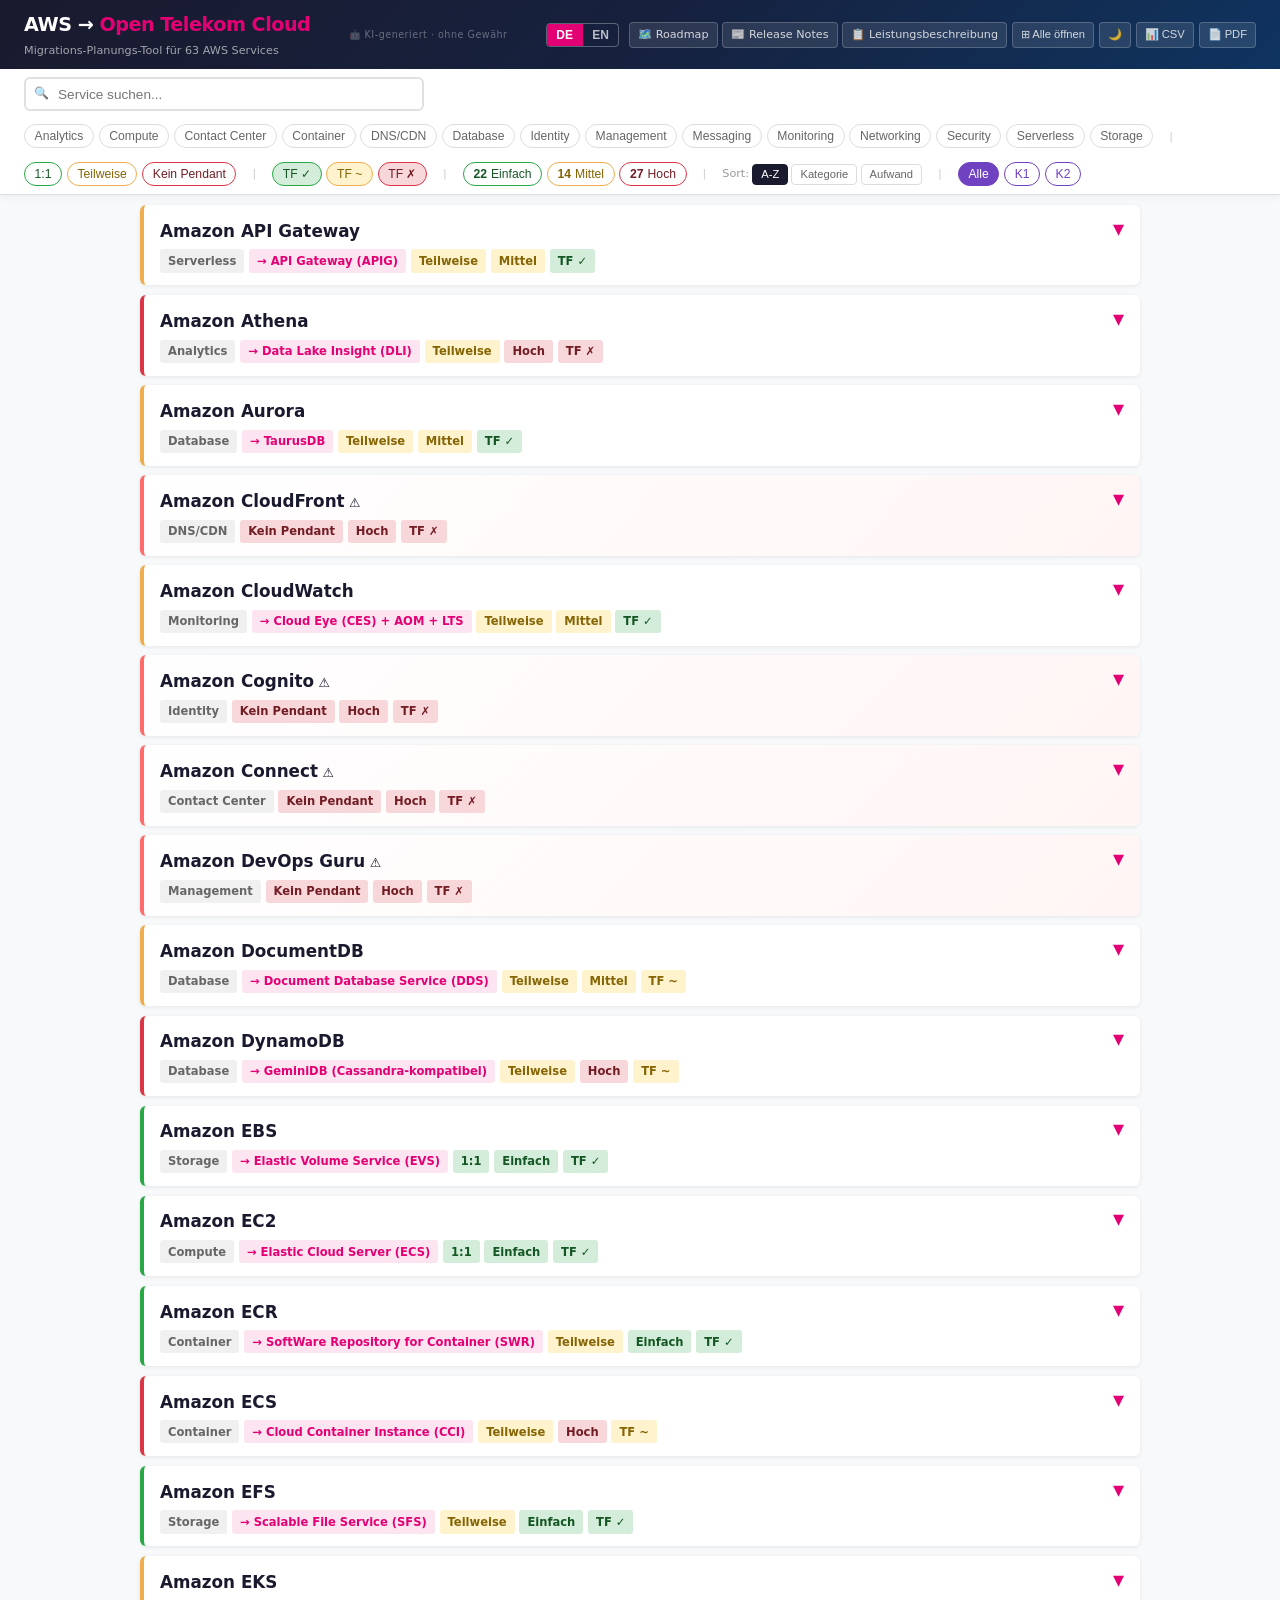
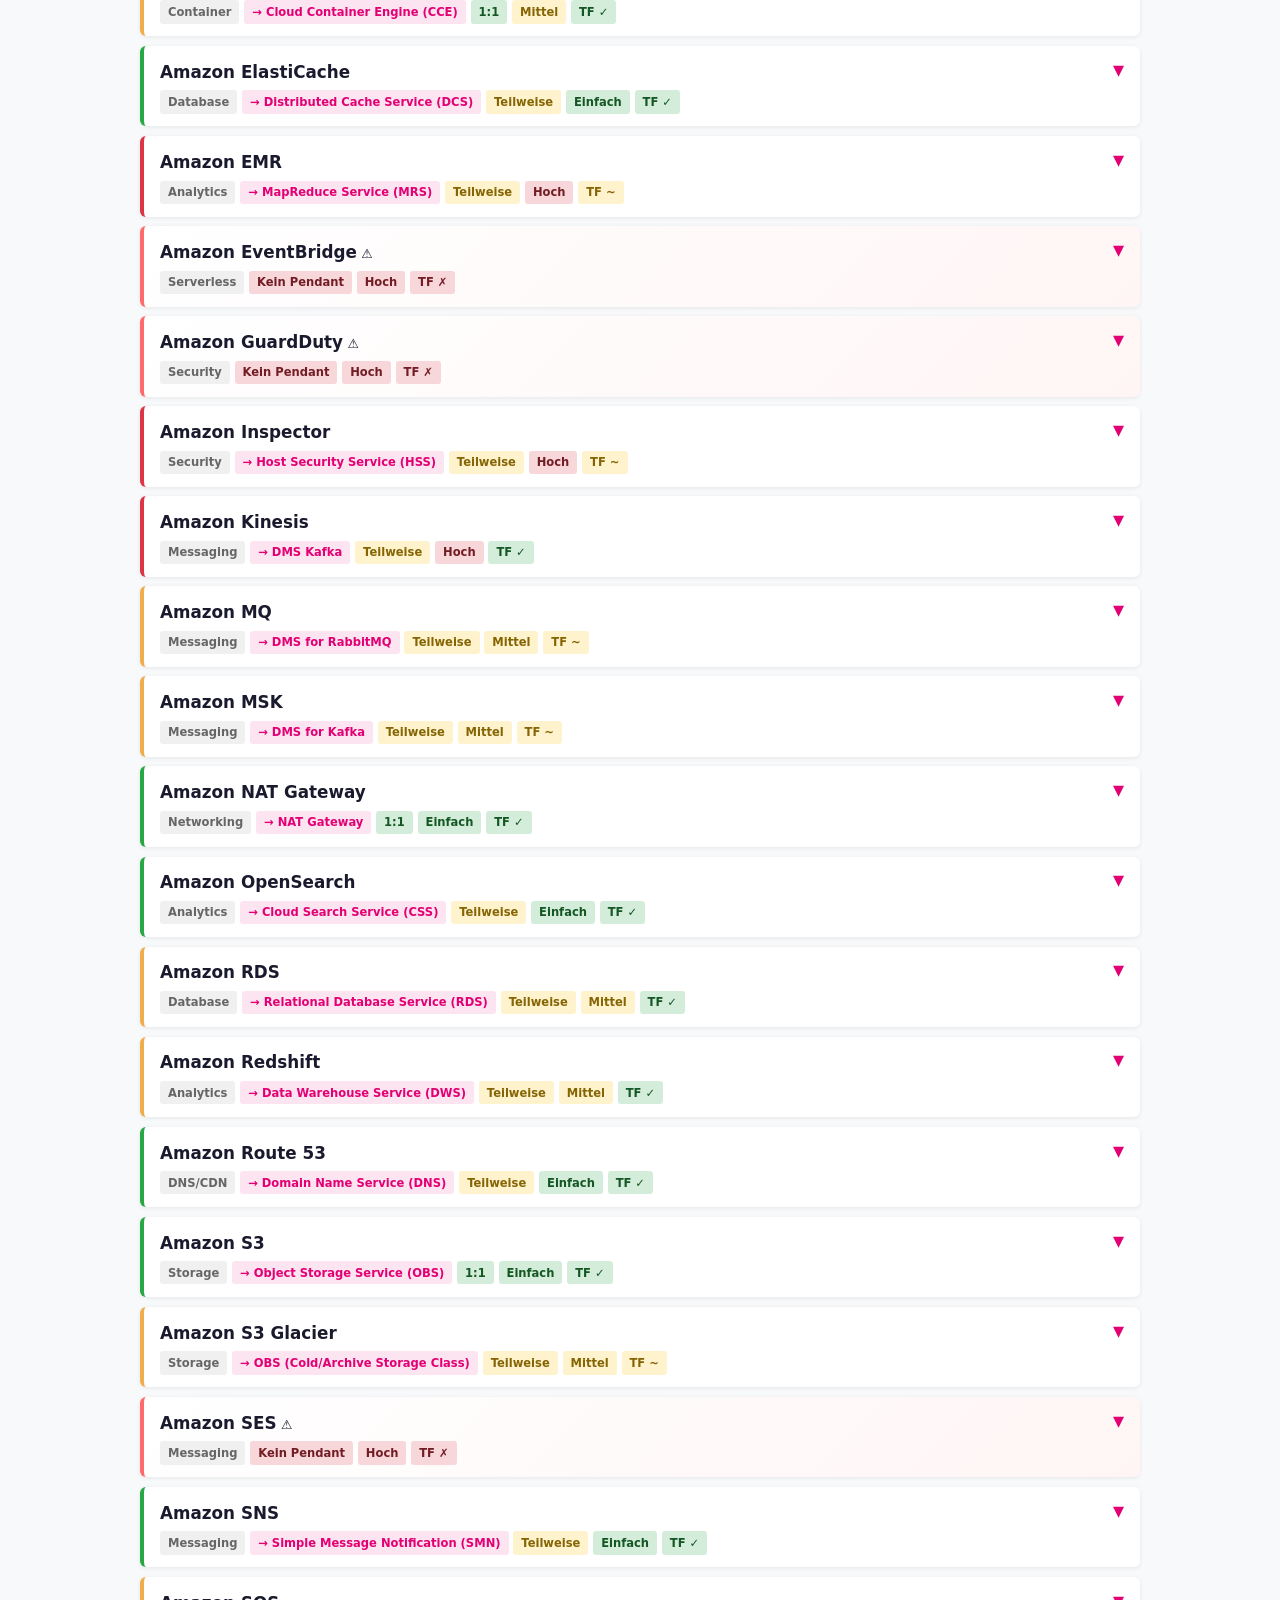
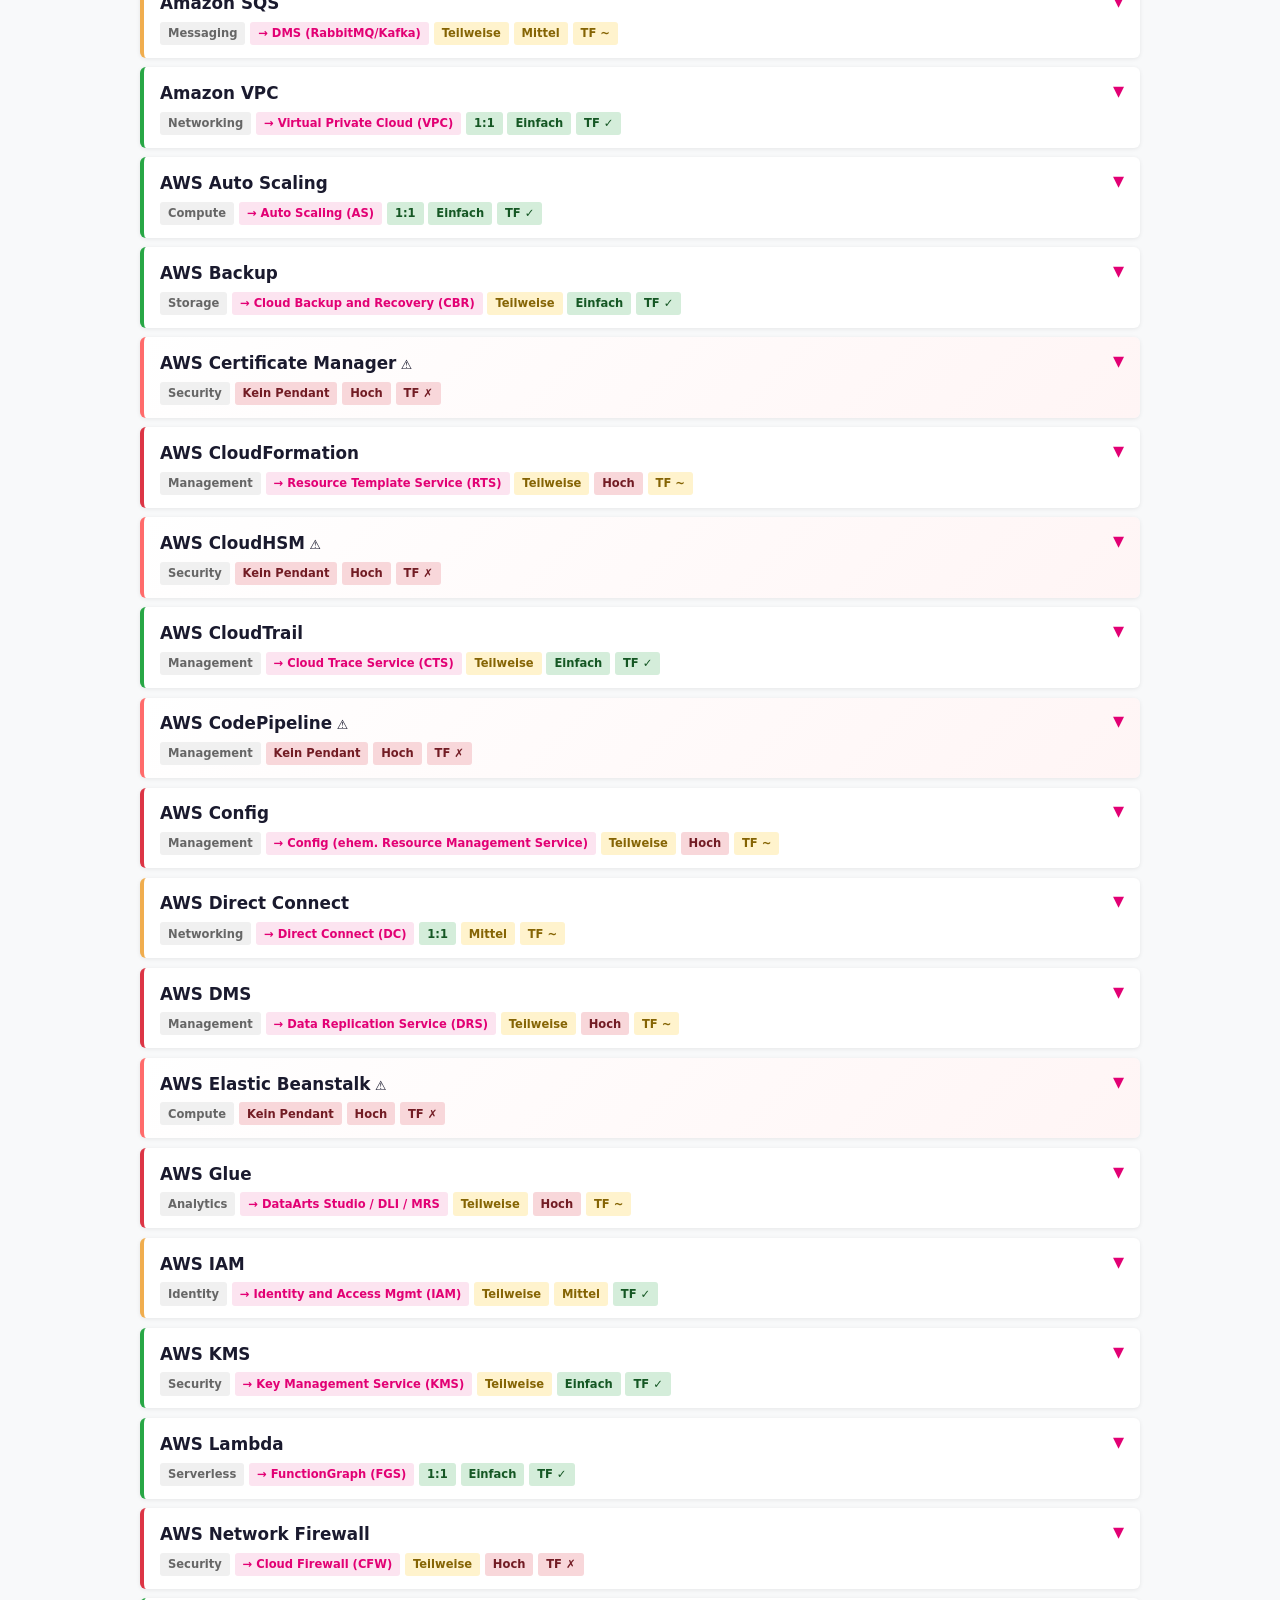
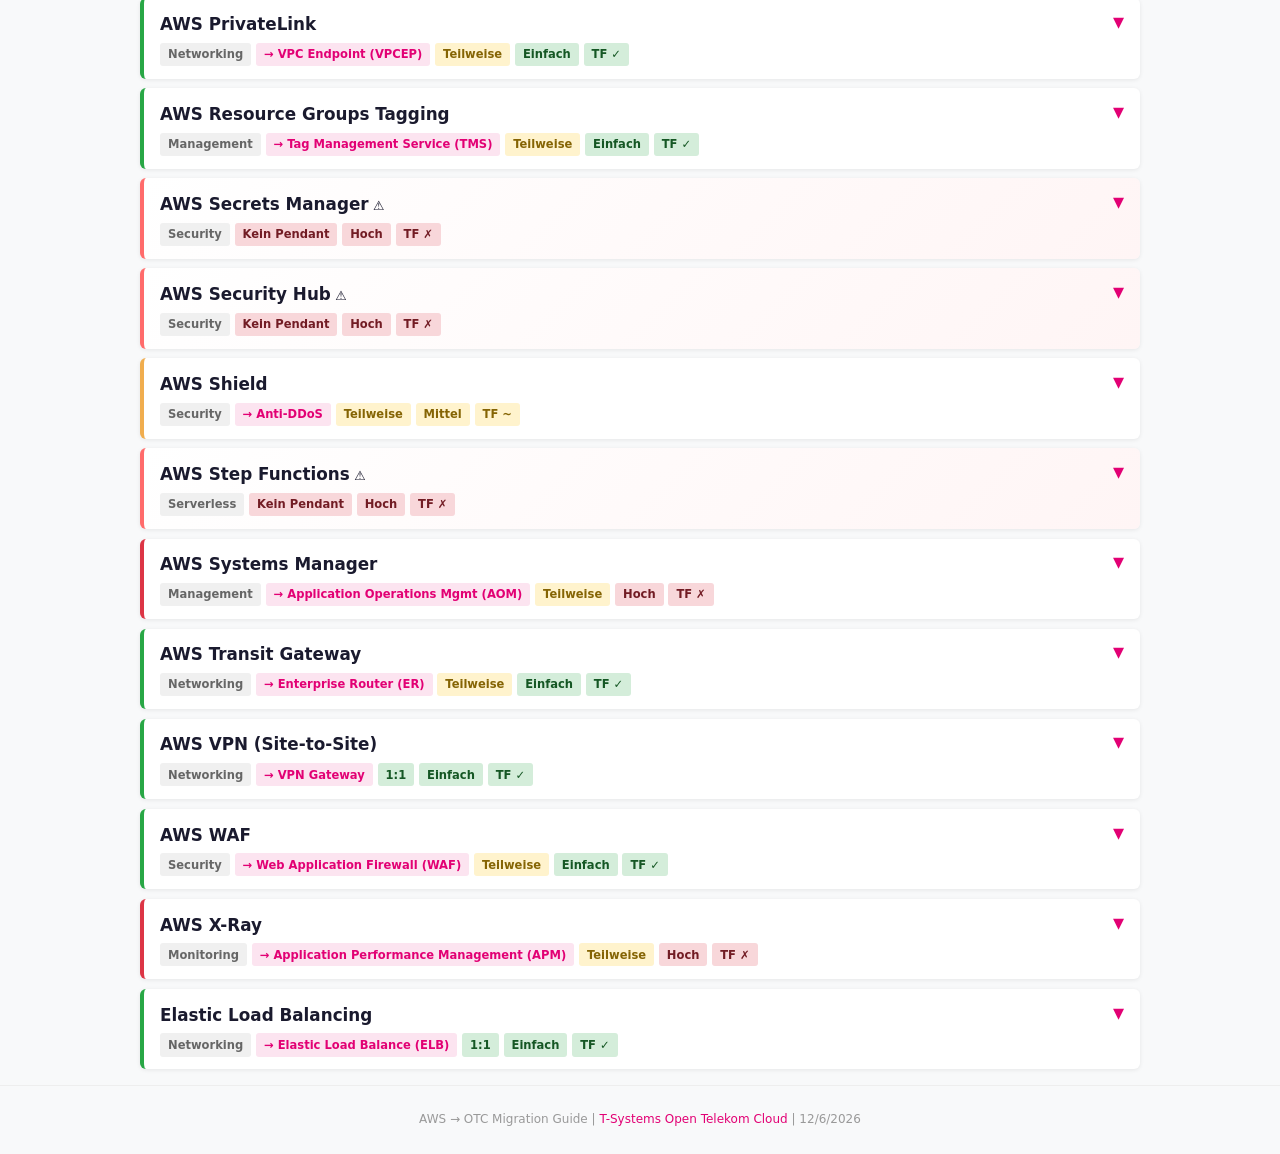
==== commit 6cd3e980: "sticky header fix, search clear button, favicon" ====
--- a/index.html
+++ b/index.html
@@ -4,6 +4,7 @@
 <meta charset="UTF-8">
 <meta name="viewport" content="width=device-width, initial-scale=1.0">
 <title>AWS → OTC Migration Guide</title>
+<link rel="icon" type="image/svg+xml" href="favicon.svg">
 <link rel="stylesheet" href="css/vars.css">
 <link rel="stylesheet" href="css/layout.css">
 <link rel="stylesheet" href="css/filters.css">
@@ -14,6 +15,7 @@
 <link rel="stylesheet" href="css/print.css">
 </head>
 <body>
+<div class="sticky-top">
 <div class="header"><div class="container"><div class="header-row">
 <div class="header-left"><h1>AWS → <span>Open Telekom Cloud</span></h1><div class="sub" id="subtitle"></div></div>
 <div class="header-center"><span class="ai-hint" id="aiHint">🤖 KI-generiert · ohne Gewähr</span></div>
@@ -31,7 +33,7 @@
 </div></div></div></div>
 
 <div class="toolbar"><div class="container"><div class="toolbar-inner">
-<div class="search-wrap"><input type="text" class="search-box" id="searchBox" placeholder="Service suchen..."></div>
+<div class="search-wrap"><input type="text" class="search-box" id="searchBox" placeholder="Service suchen..."><button class="search-clear" id="searchClear" onclick="document.getElementById('searchBox').value='';this.hidden=true;render()">✕</button></div>
 <div class="pill-group" id="catPills"></div>
 <span class="pill-sep">|</span>
 <div class="equiv-group" id="equivPills"></div>
@@ -52,6 +54,7 @@
 <span class="pill-sep">|</span>
 <div class="scope-group" id="scopePills"></div>
 </div></div></div>
+</div><!-- /sticky-top -->
 
 <div class="container">
 <div class="filter-info" id="filterInfo"></div>
--- a/css/layout.css
+++ b/css/layout.css
@@ -17,8 +17,6 @@
 .header {
   background: linear-gradient(135deg, var(--dark-bg) 0%, var(--dark-bg-alt) 50%, #0f3460 100%);
   padding: .6rem 0;
-  position: sticky;
-  top: 0;
   z-index: 100;
   box-shadow: 0 4px 20px rgba(0,0,0,.3);
 }
@@ -49,19 +47,25 @@
   background: #fff;
   padding: .5rem 0;
   border-bottom: 1px solid #e0e0e0;
+  z-index: 99;
+  box-shadow: 0 2px 8px rgba(0,0,0,.05);
+}
+
+.sticky-top {
   position: sticky;
   top: 0;
-  z-index: 99;
-  box-shadow: 0 2px 8px rgba(0,0,0,.05);
+  z-index: 100;
 }
 
 .toolbar-inner { display: flex; align-items: center; gap: .8rem; flex-wrap: wrap; }
 
 /* Search */
 .search-wrap { position: relative; flex: 1; min-width: 200px; max-width: 400px; }
-.search-box { width: 100%; padding: .45rem .8rem .45rem 2rem; border: 2px solid #e0e0e0; border-radius: var(--radius); font-size: .85rem; background: #fff; }
+.search-box { width: 100%; padding: .45rem 2rem .45rem 2rem; border: 2px solid #e0e0e0; border-radius: var(--radius); font-size: .85rem; background: #fff; }
 .search-box:focus { outline: none; border-color: var(--magenta); }
 .search-wrap::before { content: "🔍"; position: absolute; left: .6rem; top: 50%; transform: translateY(-50%); font-size: .75rem; }
+.search-clear { position: absolute; right: .5rem; top: 50%; transform: translateY(-50%); background: none; border: none; cursor: pointer; font-size: .85rem; color: #999; padding: .2rem .4rem; line-height: 1; border-radius: 50%; }
+.search-clear:hover { color: var(--magenta); background: rgba(0,0,0,.05); }
 
 /* Sort */
 .sort-group { display: flex; gap: .2rem; align-items: center; }
